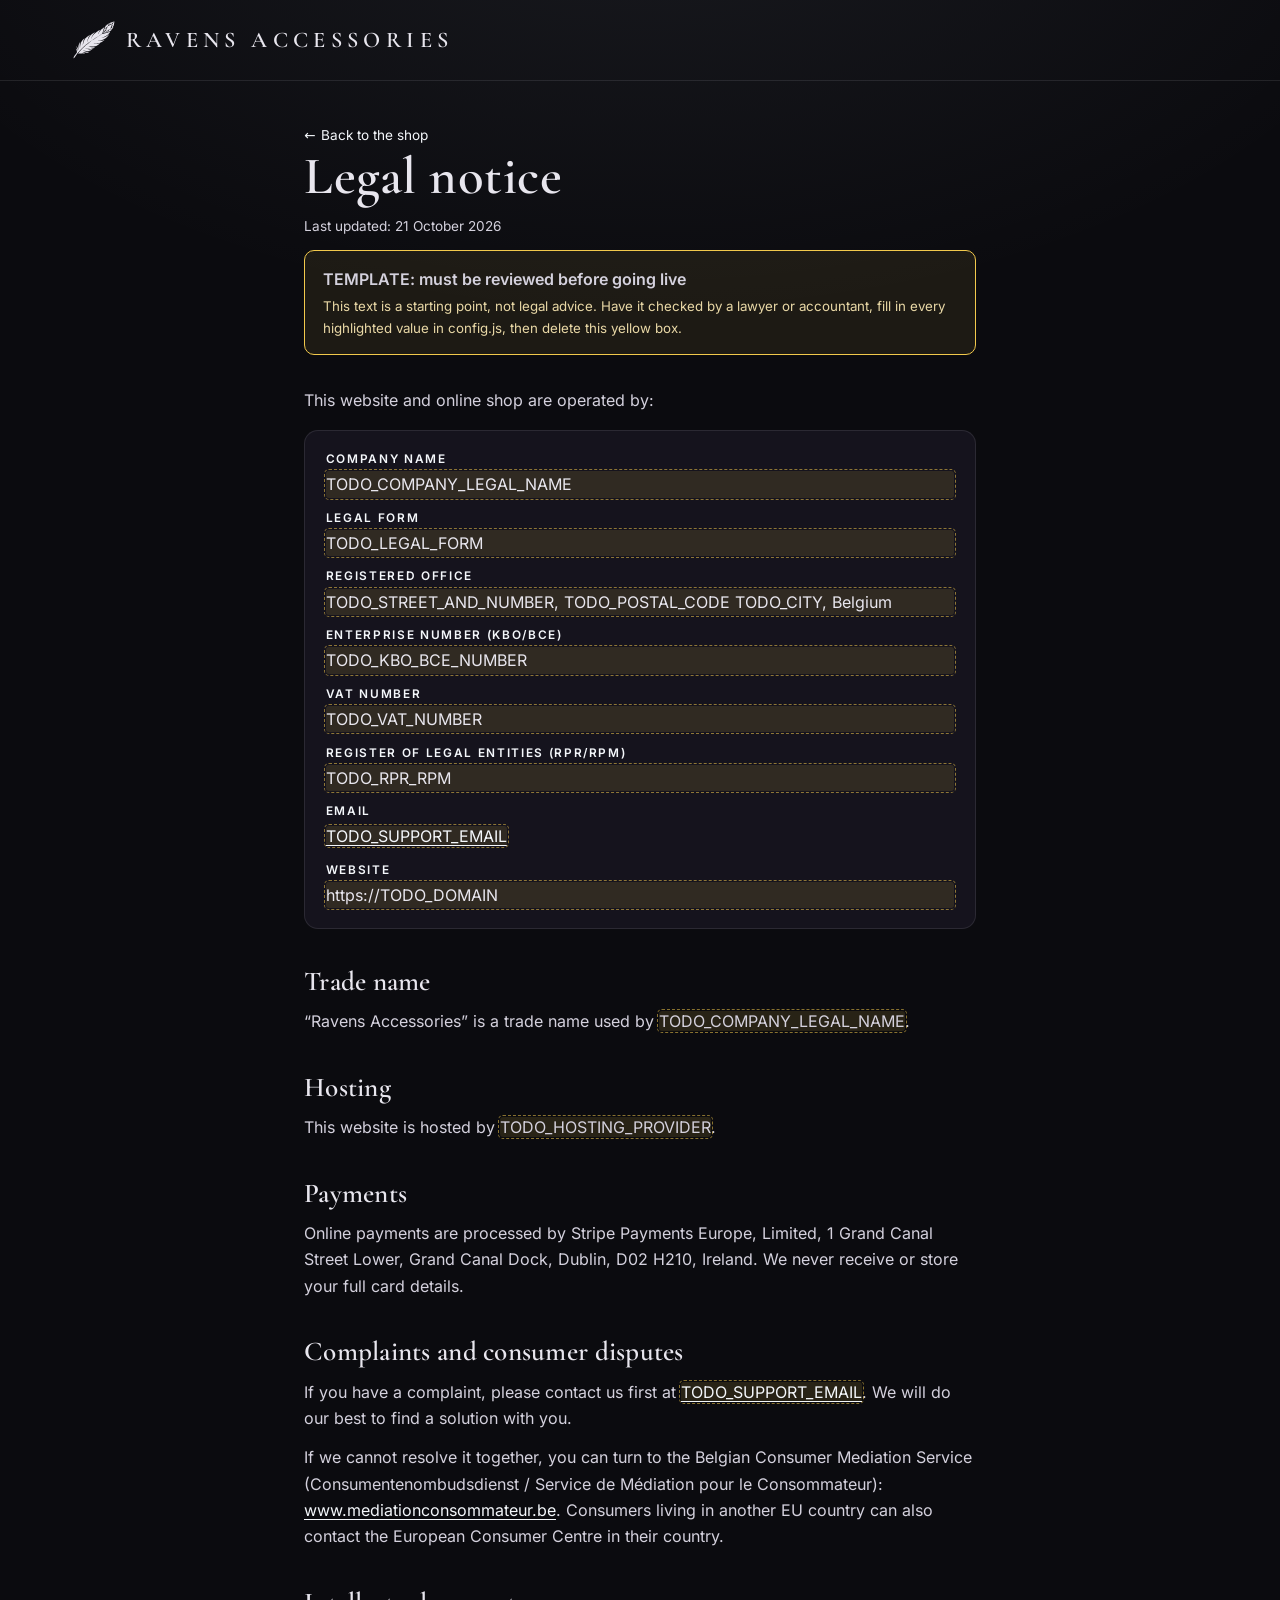
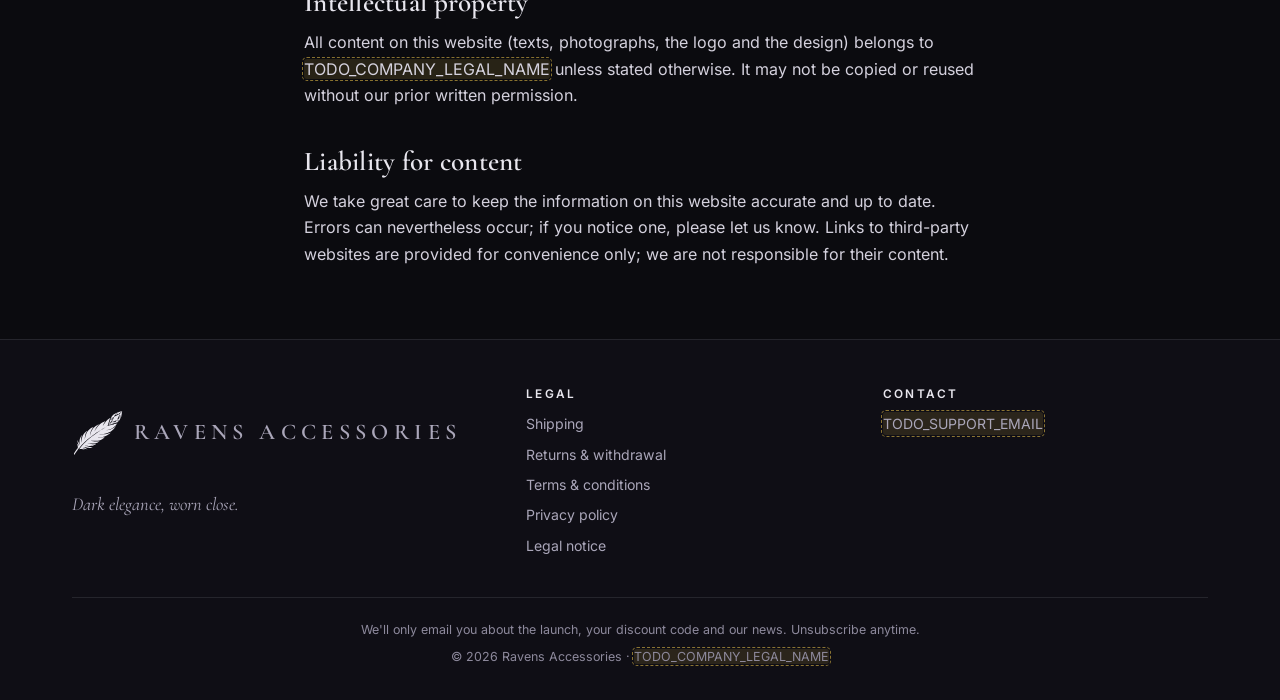
==== legal-notice.html @ 6c28afde "Ravens Accessories: Snowbloom wishlist site Static one-product site (HTML, CSS, vanilla JS) with all" ====
<!doctype html>
<html lang="en" class="no-js">
<head>
  <meta charset="utf-8">
  <meta name="viewport" content="width=device-width, initial-scale=1, viewport-fit=cover">
  <title>Legal notice | Ravens Accessories</title>
  <meta name="description" content="Company details and legal information for Ravens Accessories.">
  <meta name="theme-color" content="#0b0b0f">
  <link rel="icon" href="favicon.ico" sizes="48x48">
  <link rel="icon" href="favicon.svg" type="image/svg+xml">
  <link rel="apple-touch-icon" href="apple-touch-icon.png">
  <link rel="manifest" href="site.webmanifest">
  <link rel="stylesheet" href="css/styles.css">
  <script src="config.js" defer></script>
  <script src="js/site.js" defer></script>
</head>
<body data-page="legal-notice" data-title="Legal notice">
  <a class="skip-link" href="#main">Skip to content</a>

  <header class="site-header">
    <div class="container site-header__inner">
      <a class="brand" href="./">
        <img class="brand__logo" src="images/logo-light.svg" alt="" width="40" height="40" data-logo>
        <span class="brand__name" data-cfg="brand.name">Ravens Accessories</span>
      </a>
    </div>
  </header>

  <main id="main" class="page">
    <div class="container page__inner">
      <a class="back-link" href="./">← <span data-label="backToShop">Back to the shop</span></a>
      <h1>Legal notice</h1>
      <p class="page__meta">Last updated: <span data-var="lastUpdated">TODO_LEGAL_LAST_UPDATED</span></p>
      <p class="template-note" role="note">TEMPLATE: must be reviewed before going live
        <small>This text is a starting point, not legal advice. Have it checked by a lawyer or accountant, fill in every highlighted value in config.js, then delete this yellow box.</small></p>

      <p>This website and online shop are operated by:</p>
      <div class="info-card">
        <dl>
          <div><dt>Company name</dt><dd data-var="companyName">TODO_COMPANY_LEGAL_NAME</dd></div>
          <div><dt>Legal form</dt><dd data-var="legalForm">TODO_LEGAL_FORM</dd></div>
          <div><dt>Registered office</dt><dd><address data-var="address">TODO_ADDRESS</address></dd></div>
          <div><dt>Enterprise number (KBO/BCE)</dt><dd data-var="enterpriseNumber">TODO_KBO_BCE_NUMBER</dd></div>
          <div><dt>VAT number</dt><dd data-var="vatNumber">TODO_VAT_NUMBER</dd></div>
          <div data-if="registerCourt"><dt>Register of legal entities (RPR/RPM)</dt><dd data-var="registerCourt"></dd></div>
          <div><dt>Email</dt><dd><a data-var="email" data-mailto href="#">TODO_SUPPORT_EMAIL</a></dd></div>
          <div data-if="phone"><dt>Phone</dt><dd data-var="phone"></dd></div>
          <div><dt>Website</dt><dd data-var="website">https://TODO_DOMAIN</dd></div>
        </dl>
      </div>

      <h2>Trade name</h2>
      <p>“<span data-var="brand">Ravens Accessories</span>” is a trade name used by <span data-var="companyName">TODO_COMPANY_LEGAL_NAME</span>.</p>

      <h2>Hosting</h2>
      <p>This website is hosted by <span data-var="hostingProvider">TODO_HOSTING_PROVIDER</span>.</p>

      <h2>Payments</h2>
      <p>Online payments are processed by Stripe Payments Europe, Limited, 1 Grand Canal Street Lower, Grand Canal Dock, Dublin, D02 H210, Ireland. We never receive or store your full card details.</p>

      <h2>Complaints and consumer disputes</h2>
      <p>If you have a complaint, please contact us first at <a data-var="email" data-mailto href="#">TODO_SUPPORT_EMAIL</a>. We will do our best to find a solution with you.</p>
      <p>If we cannot resolve it together, you can turn to the Belgian Consumer Mediation Service (Consumentenombudsdienst / Service de Médiation pour le Consommateur): <a href="https://www.mediationconsommateur.be" rel="noopener">www.mediationconsommateur.be</a>. Consumers living in another EU country can also contact the European Consumer Centre in their country.</p>

      <h2>Intellectual property</h2>
      <p>All content on this website (texts, photographs, the logo and the design) belongs to <span data-var="companyName">TODO_COMPANY_LEGAL_NAME</span> unless stated otherwise. It may not be copied or reused without our prior written permission.</p>

      <h2>Liability for content</h2>
      <p>We take great care to keep the information on this website accurate and up to date. Errors can nevertheless occur; if you notice one, please let us know. Links to third-party websites are provided for convenience only; we are not responsible for their content.</p>
    </div>
  </main>

  <footer class="site-footer site-footer--plain">
    <div class="container">
      <div class="footer__grid">
        <div class="footer__brand">
          <a class="brand" href="./">
            <img class="brand__logo" src="images/logo-light.svg" alt="" width="52" height="52" data-logo>
            <span class="brand__name" data-cfg="brand.name">Ravens Accessories</span>
          </a>
          <p class="footer__tagline" data-cfg="brand.tagline"></p>
        </div>
        <nav aria-labelledby="footer-legal">
          <h2 class="footer__heading" id="footer-legal">Legal</h2>
          <ul class="footer__links">
            <li><a href="shipping.html">Shipping</a></li>
            <li><a href="returns.html">Returns &amp; withdrawal</a></li>
            <li><a href="terms.html">Terms &amp; conditions</a></li>
            <li><a href="privacy.html">Privacy policy</a></li>
            <li><a href="legal-notice.html" aria-current="page">Legal notice</a></li>
          </ul>
        </nav>
        <div>
          <h2 class="footer__heading">Contact</h2>
          <div class="footer__contact">
            <a data-var="email" data-mailto href="#">TODO_SUPPORT_EMAIL</a>
            <span data-if="phone" data-var="phone"></span>
          </div>
        </div>
      </div>
      <div class="footer__bottom">
        <p data-cfg="footer.note"></p>
        <p>© <span data-var="year"></span> <span data-cfg="brand.name">Ravens Accessories</span> · <span data-var="companyName"></span></p>
      </div>
    </div>
  </footer>
</body>
</html>
---- css/styles.css ----
/* ==========================================================================
   Ravens Accessories: styles
   Mobile-first. Colours are tokens below; content lives in /config.js.
   ========================================================================== */

/* ---------- Fonts (self-hosted: no requests to Google, GDPR-friendly) ---------- */
@font-face {
  font-family: "Inter";
  font-style: normal;
  font-weight: 100 900;
  font-display: swap;
  src: url("../fonts/inter-latin-wght-normal.woff2") format("woff2");
  unicode-range: U+0000-00FF, U+0131, U+0152-0153, U+02BB-02BC, U+02C6, U+02DA, U+02DC, U+0304, U+0308, U+0329, U+2000-206F, U+20AC, U+2122, U+2191, U+2193, U+2212, U+2215, U+FEFF, U+FFFD;
}
@font-face {
  font-family: "Inter";
  font-style: normal;
  font-weight: 100 900;
  font-display: swap;
  src: url("../fonts/inter-latin-ext-wght-normal.woff2") format("woff2");
  unicode-range: U+0100-02BA, U+02BD-02C5, U+02C7-02CC, U+02CE-02D7, U+02DD-02FF, U+0304, U+0308, U+0329, U+1D00-1DBF, U+1E00-1E9F, U+1EF2-1EFF, U+2020, U+20A0-20AB, U+20AD-20C0, U+2113, U+2C60-2C7F, U+A720-A7FF;
}
@font-face {
  font-family: "Cormorant Garamond";
  font-style: normal;
  font-weight: 300 700;
  font-display: swap;
  src: url("../fonts/cormorant-garamond-latin-wght-normal.woff2") format("woff2");
  unicode-range: U+0000-00FF, U+0131, U+0152-0153, U+02BB-02BC, U+02C6, U+02DA, U+02DC, U+0304, U+0308, U+0329, U+2000-206F, U+20AC, U+2122, U+2191, U+2193, U+2212, U+2215, U+FEFF, U+FFFD;
}
@font-face {
  font-family: "Cormorant Garamond";
  font-style: normal;
  font-weight: 300 700;
  font-display: swap;
  src: url("../fonts/cormorant-garamond-latin-ext-wght-normal.woff2") format("woff2");
  unicode-range: U+0100-02BA, U+02BD-02C5, U+02C7-02CC, U+02CE-02D7, U+02DD-02FF, U+0304, U+0308, U+0329, U+1D00-1DBF, U+1E00-1E9F, U+1EF2-1EFF, U+2020, U+20A0-20AB, U+20AD-20C0, U+2113, U+2C60-2C7F, U+A720-A7FF;
}
@font-face {
  font-family: "Cormorant Garamond";
  font-style: italic;
  font-weight: 300 700;
  font-display: swap;
  src: url("../fonts/cormorant-garamond-latin-wght-italic.woff2") format("woff2");
  unicode-range: U+0000-00FF, U+0131, U+0152-0153, U+02BB-02BC, U+02C6, U+02DA, U+02DC, U+0304, U+0308, U+0329, U+2000-206F, U+20AC, U+2122, U+2191, U+2193, U+2212, U+2215, U+FEFF, U+FFFD;
}

/* ---------- Tokens ---------- */
:root {
  --bg: #0b0b0f;
  --bg-2: #0f0e15;
  --surface: #15131d;
  --surface-2: #1d1a28;
  --line: rgba(232, 230, 238, 0.1);
  --line-strong: rgba(232, 230, 238, 0.22);
  --text: #e8e6ee;          /* 16.6:1 on --bg */
  --text-muted: #aaa6b9;    /*  8.1:1 on --bg */
  --text-faint: #8d899c;    /*  5.6:1 on --bg */
  --snow: #f4f7fb;          /* snowy white accent: 18:1 on --bg */
  --snow-2: #dce4ee;        /* deeper snow for lines, borders, gradients */
  --on-snow: #0b0b0f;       /* text on snowy backgrounds: 18:1 */
  --ok: #9fe2bf;
  --warn: #f2c94c;

  --font-serif: "Cormorant Garamond", "Cormorant", Garamond, "Times New Roman", serif;
  --font-sans: "Inter", system-ui, -apple-system, "Segoe UI", Roboto, "Helvetica Neue", Arial, sans-serif;

  --radius: 14px;
  --radius-sm: 8px;
  --container: 1200px;
  --gutter: 16px;
  --sticky-h: 76px;
  --ease: cubic-bezier(0.2, 0.7, 0.2, 1);
}
@media (min-width: 640px) { :root { --gutter: 24px; } }
@media (min-width: 1024px) { :root { --gutter: 32px; } }

/* ---------- Base ---------- */
*, *::before, *::after { box-sizing: border-box; }
html {
  color-scheme: dark;
  -webkit-text-size-adjust: 100%;
  text-size-adjust: 100%;
  scroll-padding-top: 1rem;
}
@media (prefers-reduced-motion: no-preference) { html { scroll-behavior: smooth; } }
html.is-locked { overflow: hidden; }

body {
  margin: 0;
  min-height: 100vh;
  background:
    radial-gradient(ellipse 90% 40rem at 50% -8rem, rgba(205, 220, 240, 0.07), transparent 70%),
    var(--bg);
  color: var(--text);
  font: 400 1rem/1.65 var(--font-sans);
  -webkit-font-smoothing: antialiased;
  -moz-osx-font-smoothing: grayscale;
  overflow-x: clip;
}
img, svg { display: block; max-width: 100%; }
img { height: auto; }
a { color: inherit; text-underline-offset: 0.18em; }
button { font: inherit; color: inherit; }
p { margin: 0; }
h1, h2, h3 {
  margin: 0;
  font-family: var(--font-serif);
  font-weight: 600;
  line-height: 1.1;
  letter-spacing: 0.01em;
  text-wrap: balance;
  overflow-wrap: break-word;
}
[hidden] { display: none !important; }

:focus-visible {
  outline: 2px solid var(--snow);
  outline-offset: 3px;
  border-radius: 4px;
}

.visually-hidden {
  position: absolute !important;
  width: 1px; height: 1px;
  padding: 0; margin: -1px;
  overflow: hidden;
  clip: rect(0 0 0 0);
  white-space: nowrap;
  border: 0;
}

.skip-link {
  position: absolute;
  left: 1rem; top: -100px;
  z-index: 100;
  padding: 0.75rem 1rem;
  background: var(--text);
  color: var(--bg);
  font-weight: 600;
  border-radius: var(--radius-sm);
  text-decoration: none;
}
.skip-link:focus { top: 1rem; }

.container {
  width: 100%;
  max-width: var(--container);
  margin-inline: auto;
  padding-inline: var(--gutter);
}

.icon { flex: 0 0 auto; }

/* Values still containing TODO_ are highlighted so they are easy to spot */
.is-todo {
  background: rgba(242, 201, 76, 0.12);
  outline: 1px dashed rgba(242, 201, 76, 0.55);
  outline-offset: 1px;
  border-radius: 3px;
}

.noscript, .config-error {
  padding: 1rem var(--gutter);
  background: #3a1020;
  color: #fff;
  text-align: center;
  font-weight: 600;
}

/* ---------- Buttons ---------- */
.btn {
  display: inline-flex;
  align-items: center;
  justify-content: center;
  gap: 0.6rem;
  min-height: 48px;
  padding: 0.85rem 1.6rem;
  border: 0;
  border-radius: 999px;
  font-size: 0.9rem;
  font-weight: 700;
  letter-spacing: 0.14em;
  text-transform: uppercase;
  text-decoration: none;
  cursor: pointer;
  transition: transform 0.15s var(--ease), box-shadow 0.25s var(--ease), filter 0.2s;
  -webkit-tap-highlight-color: transparent;
}
.btn--buy {
  color: var(--on-snow);
  background: linear-gradient(135deg, #ffffff 0%, var(--snow-2) 100%);
  box-shadow: 0 12px 32px -12px rgba(220, 230, 245, 0.35), inset 0 1px 0 rgba(255, 255, 255, 0.6);
}
.btn--buy:hover { filter: brightness(1.04); transform: translateY(-1px); box-shadow: 0 16px 40px -12px rgba(220, 230, 245, 0.5), inset 0 1px 0 rgba(255, 255, 255, 0.7); }
.btn--buy:active { transform: translateY(0); }
.btn--buy[aria-disabled="true"] {
  background: var(--surface-2);
  color: var(--text-muted);
  box-shadow: none;
  cursor: not-allowed;
  transform: none;
  filter: none;
}
.btn--ghost {
  background: transparent;
  color: var(--text);
  border: 1px solid var(--line-strong);
}
.btn--ghost:hover { border-color: var(--snow-2); background: rgba(244, 247, 251, 0.07); }

/* ==========================================================================
   TOP BARS
   ========================================================================== */
.sale-bar {
  background: linear-gradient(90deg, #e3e9f2 0%, #f8fafd 50%, #e3e9f2 100%);
  color: var(--on-snow);
}
.sale-bar__inner {
  display: flex;
  flex-direction: column;
  align-items: center;
  gap: 0.45rem;
  padding-block: 0.55rem 0.6rem;
  text-align: center;
}
.sale-bar__title {
  font-size: 0.92rem;
  font-weight: 800;
  letter-spacing: 0.1em;
  text-transform: uppercase;
  line-height: 1.25;
}
.sale-bar__subtitle {
  margin-top: 0.1rem;
  font-size: 0.68rem;
  font-weight: 600;
  letter-spacing: 0.14em;
  text-transform: uppercase;
  opacity: 0.92;
}
.countdown { display: flex; align-items: flex-start; gap: 0.3rem; }
.countdown__unit { display: flex; flex-direction: column; align-items: center; gap: 0.2rem; }
.countdown__value {
  display: grid;
  place-items: center;
  min-width: 2.5rem;
  height: 2.25rem;
  padding: 0 0.3rem;
  background: rgba(11, 11, 15, 0.88);
  border-radius: 6px;
  box-shadow: inset 0 0 0 1px rgba(255, 255, 255, 0.1);
  color: #fff;
  font-size: 1.15rem;
  font-weight: 700;
  line-height: 1;
  font-variant-numeric: tabular-nums;
}
.countdown__label {
  font-size: 0.58rem;
  font-weight: 600;
  letter-spacing: 0.12em;
  text-transform: uppercase;
  opacity: 0.92;
}
.countdown__sep { font-weight: 700; line-height: 2.25rem; opacity: 0.85; }
/* Wishlist mode without a running countdown: one centred line */
.sale-bar--simple .sale-bar__inner { justify-content: center; text-align: center; padding-block: 0.7rem; }

@media (min-width: 640px) {
  .sale-bar__inner {
    flex-direction: row;
    justify-content: space-between;
    text-align: left;
    padding-block: 0.6rem;
  }
  .sale-bar__title { font-size: 1.05rem; }
  .sale-bar__subtitle { font-size: 0.72rem; }
  .countdown__value { min-width: 2.9rem; height: 2.5rem; font-size: 1.3rem; }
  .countdown__sep { line-height: 2.5rem; }
}

/* Marquee */
.marquee {
  position: relative;
  overflow: hidden;
  background: #000;
  color: #fff;
  border-bottom: 1px solid var(--line);
}
.marquee__track {
  display: flex;
  width: max-content;
  animation: marquee var(--marquee-duration, 30s) linear infinite;
  will-change: transform;
}
.marquee:hover .marquee__track { animation-play-state: paused; }
.marquee__group { display: flex; flex-shrink: 0; }
.marquee__item {
  padding: 0.55rem 1.75rem;
  font-size: 0.76rem;
  font-weight: 700;
  letter-spacing: 0.16em;
  text-transform: uppercase;
  white-space: nowrap;
}
@keyframes marquee {
  from { transform: translate3d(0, 0, 0); }
  to { transform: translate3d(-50%, 0, 0); }
}
.marquee--static .marquee__track { animation: none; width: auto; justify-content: center; }
.marquee--static .marquee__group { flex-wrap: wrap; justify-content: center; flex-shrink: 1; }
.marquee--static .marquee__item { padding-inline: 1rem; white-space: normal; text-align: center; }

/* ==========================================================================
   HEADER
   ========================================================================== */
.site-header { border-bottom: 1px solid var(--line); }
.site-header__inner {
  display: flex;
  align-items: center;
  justify-content: center;
  gap: 1rem;
  min-height: 68px;
}
.brand {
  display: inline-flex;
  align-items: center;
  gap: 0.6rem;
  text-decoration: none;
}
.brand__logo { width: 36px; height: 36px; }
.brand__name {
  font-family: var(--font-serif);
  font-size: 1.12rem;
  font-weight: 600;
  letter-spacing: 0.24em;
  text-transform: uppercase;
  white-space: nowrap;
}
.site-nav { display: none; }
.site-nav ul { display: flex; gap: 1.75rem; margin: 0; padding: 0; list-style: none; }
.site-nav a {
  color: var(--text-muted);
  font-size: 0.78rem;
  font-weight: 600;
  letter-spacing: 0.16em;
  text-transform: uppercase;
  text-decoration: none;
}
.site-nav a:hover { color: var(--text); }
.back-link {
  display: inline-flex;
  align-items: center;
  gap: 0.35rem;
  color: var(--text-muted);
  font-size: 0.85rem;
  text-decoration: none;
}
.back-link:hover { color: var(--text); }

@media (max-width: 359px) { .brand__name { font-size: 1rem; letter-spacing: 0.16em; } .brand__logo { width: 32px; height: 32px; } }
@media (min-width: 380px) { .brand__name { font-size: 1.25rem; } .brand__logo { width: 40px; height: 40px; } }
@media (min-width: 960px) {
  .site-header__inner { justify-content: space-between; min-height: 80px; }
  .site-nav { display: block; }
  .brand__name { font-size: 1.4rem; }
  .brand__logo { width: 44px; height: 44px; }
}
.site-header--simple .site-header__inner { justify-content: space-between; }

/* ==========================================================================
   SNOW BANNER (under the header)
   Phones: full width, text on a dark band above the photo.
   Desktop: inside the page width, the photo fades in from the dark on the left.
   ========================================================================== */
.snow-banner__wrap { padding-inline: 0; }
.snow-banner__frame {
  position: relative;
  overflow: hidden;
  aspect-ratio: 375 / 293;
  background: var(--bg);
  isolation: isolate;
}
.snow-banner__stage {
  position: absolute;
  top: 19%;
  left: 50%;
  height: 86%;
  aspect-ratio: 1536 / 688;
  transform: translateX(-50%);
  -webkit-mask-image: linear-gradient(180deg, transparent 0, #000 16%);
  mask-image: linear-gradient(180deg, transparent 0, #000 16%);
}
.snow-banner__img {
  display: block;
  width: 100%;
  height: 100%;
  object-fit: cover;
  filter: brightness(calc(1 + var(--glow, 0) * 0.05)) saturate(calc(1 + var(--glow, 0) * 0.05));
  user-select: none;
  -webkit-user-drag: none;
}
/* the light band that sweeps across the earring (only visible on the earring) */
.snow-banner__shine {
  position: absolute;
  inset: 0;
  overflow: hidden;
  pointer-events: none;
  mix-blend-mode: screen;
  -webkit-mask-image: radial-gradient(ellipse var(--shine-rx, 14%) var(--shine-ry, 30%) at var(--shine-x, 50%) var(--shine-y, 50%), #000 62%, transparent 100%);
  mask-image: radial-gradient(ellipse var(--shine-rx, 14%) var(--shine-ry, 30%) at var(--shine-x, 50%) var(--shine-y, 50%), #000 62%, transparent 100%);
}
.snow-banner__band {
  position: absolute;
  top: -30%;
  left: 0;
  width: 15%;
  height: 160%;
  background: linear-gradient(90deg, rgba(255, 255, 255, 0) 0%, rgba(255, 255, 255, 0.3) 40%, rgba(255, 255, 255, 0.62) 50%, rgba(255, 255, 255, 0.3) 60%, rgba(255, 255, 255, 0) 100%);
  will-change: transform;
}
.snow-banner__glints { position: absolute; inset: 0; pointer-events: none; }
.glint {
  position: absolute;
  width: 3.4%;
  aspect-ratio: 1 / 1;
  opacity: 0;
  background: url("data:image/svg+xml,%3Csvg xmlns='http://www.w3.org/2000/svg' viewBox='0 0 100 100'%3E%3Cdefs%3E%3CradialGradient id='g'%3E%3Cstop offset='0' stop-color='%23fff' stop-opacity='.95'/%3E%3Cstop offset='1' stop-color='%23fff' stop-opacity='0'/%3E%3C/radialGradient%3E%3C/defs%3E%3Ccircle cx='50' cy='50' r='24' fill='url(%23g)'/%3E%3Cpath d='M50 0C52.5 38 62 47.5 100 50C62 52.5 52.5 62 50 100C47.5 62 38 52.5 0 50C38 47.5 47.5 38 50 0Z' fill='%23fff'/%3E%3C/svg%3E") center / contain no-repeat;
  filter: drop-shadow(0 0 5px rgba(255, 255, 255, 0.9));
  transform: translate(-50%, -50%) scale(0.2);
  will-change: transform, opacity;
}
.snow-banner__snow { position: absolute; inset: 0; width: 100%; height: 100%; pointer-events: none; }
.snow-banner__text {
  position: absolute;
  top: 0;
  right: 0;
  left: 0;
  z-index: 2;
  display: flex;
  flex-direction: column;
  align-items: center;
  justify-content: center;
  gap: 0.25rem;
  height: 19%;
  color: var(--snow);
  text-align: center;
  text-shadow: 0 1px 14px rgba(0, 0, 0, 0.55);
  pointer-events: none;
}
.snow-banner__title {
  font-family: var(--font-serif);
  font-size: clamp(1.6rem, 7.5vw, 2.1rem);
  font-weight: 600;
  line-height: 1;
  letter-spacing: 0.05em;
}
.snow-banner__subtitle {
  color: var(--snow-2);
  font-size: 0.66rem;
  font-weight: 600;
  letter-spacing: 0.26em;
  text-transform: uppercase;
}
@media (min-width: 700px) {
  .snow-banner { padding-top: 1.5rem; }
  .snow-banner__wrap { padding-inline: var(--gutter); }
  .snow-banner__frame { aspect-ratio: 3 / 1; border: 1px solid var(--line); border-radius: var(--radius); }
  .snow-banner__stage {
    top: 50%;
    left: 0;
    width: 100%;
    height: auto;
    transform: translateY(-50%);
    -webkit-mask-image: linear-gradient(90deg, transparent 0, rgba(0, 0, 0, 0.08) 14%, rgba(0, 0, 0, 0.25) 24%, #000 38%);
    mask-image: linear-gradient(90deg, transparent 0, rgba(0, 0, 0, 0.08) 14%, rgba(0, 0, 0, 0.25) 24%, #000 38%);
  }
  .snow-banner__text {
    right: auto;
    bottom: 0;
    align-items: flex-start;
    gap: 0.6rem;
    width: 34%;
    height: auto;
    padding-left: 5%;
    text-align: left;
  }
  .snow-banner__title { font-size: clamp(2.2rem, 4.6vw, 3.6rem); }
  .snow-banner__subtitle { font-size: 0.72rem; }
}

/* ==========================================================================
   PRODUCT
   ========================================================================== */
.product { padding-block: 1rem 2.5rem; }
.product__grid { display: grid; grid-template-columns: minmax(0, 1fr); gap: 1.5rem; }
@media (min-width: 960px) {
  .product { padding-block: 2.5rem 4rem; }
  .product__grid {
    grid-template-columns: minmax(0, 1.08fr) minmax(0, 0.92fr);
    gap: 3.5rem;
    align-items: start;
  }
  .product__info { position: sticky; top: 1.5rem; }
}

/* Gallery */
.gallery__viewport {
  position: relative;
  overflow: hidden;
  border: 1px solid var(--line);
  border-radius: var(--radius);
  background: var(--surface);
}
.gallery__track {
  position: relative;
  display: flex;
  overflow-x: auto;
  scroll-snap-type: x mandatory;
  overscroll-behavior-x: contain;
  scrollbar-width: none;
  -webkit-overflow-scrolling: touch;
}
.gallery__track::-webkit-scrollbar { display: none; }
.gallery__track:focus-visible { outline-offset: -3px; }
.gallery__slide {
  flex: 0 0 100%;
  scroll-snap-align: start;
  scroll-snap-stop: always;
}
.gallery__zoom {
  display: block;
  width: 100%;
  padding: 0;
  border: 0;
  background: none;
  cursor: zoom-in;
}
.gallery__zoom img {
  width: 100%;
  aspect-ratio: 1 / 1;
  object-fit: cover;
  -webkit-user-drag: none;
  user-select: none;
}
.gallery__zoom:focus-visible { outline-offset: -4px; }
.gallery__nav {
  position: absolute;
  top: 50%;
  display: grid;
  place-items: center;
  width: 42px;
  height: 42px;
  padding: 0;
  border: 1px solid var(--line-strong);
  border-radius: 50%;
  background: rgba(11, 11, 15, 0.62);
  backdrop-filter: blur(6px);
  -webkit-backdrop-filter: blur(6px);
  color: var(--text);
  cursor: pointer;
  transform: translateY(-50%);
  transition: opacity 0.2s, background 0.2s;
}
.gallery__nav:hover { background: rgba(244, 247, 251, 0.92); color: var(--on-snow); }
.gallery__nav--prev { left: 0.6rem; }
.gallery__nav--next { right: 0.6rem; }
.gallery__nav:disabled { opacity: 0; pointer-events: none; }
.gallery__badge {
  position: absolute;
  bottom: 0.6rem;
  padding: 0.25rem 0.6rem;
  border-radius: 999px;
  background: rgba(11, 11, 15, 0.7);
  font-size: 0.72rem;
  font-weight: 600;
  letter-spacing: 0.06em;
  pointer-events: none;
}
.gallery__counter { right: 0.6rem; font-variant-numeric: tabular-nums; }
.gallery__hint { left: 0.6rem; display: inline-flex; align-items: center; gap: 0.3rem; color: var(--text-muted); }
.gallery__thumbs {
  display: flex;
  gap: 0.5rem;
  margin-top: 0.6rem;
  padding: 3px;
  overflow-x: auto;
  scrollbar-width: none;
}
.gallery__thumbs::-webkit-scrollbar { display: none; }
.gallery__thumb {
  flex: 0 0 64px;
  aspect-ratio: 1 / 1;
  padding: 0;
  overflow: hidden;
  border: 1px solid var(--line);
  border-radius: var(--radius-sm);
  background: var(--surface);
  cursor: pointer;
  opacity: 0.55;
  transition: opacity 0.2s, border-color 0.2s, box-shadow 0.2s;
}
.gallery__thumb img { width: 100%; height: 100%; object-fit: cover; }
.gallery__thumb:hover { opacity: 0.85; }
.gallery__thumb[aria-current="true"] {
  opacity: 1;
  border-color: var(--snow-2);
  box-shadow: 0 0 0 1px var(--snow-2);
}
@media (min-width: 960px) {
  .gallery__thumb { flex-basis: 84px; }
  .gallery__hint { display: none; }
}

/* Info column */
.eyebrow {
  margin-bottom: 0.55rem;
  color: var(--snow);
  font-size: 0.72rem;
  font-weight: 600;
  letter-spacing: 0.26em;
  text-transform: uppercase;
}
.product__title { font-size: clamp(2.1rem, 7vw, 3.1rem); }
.rating-summary {
  display: inline-flex;
  align-items: center;
  gap: 0.5rem;
  margin-top: 0.7rem;
  color: var(--text-muted);
  font-size: 0.9rem;
  text-decoration: none;
}
.rating-summary:hover { color: var(--text); }

.price {
  display: flex;
  flex-wrap: wrap;
  align-items: center;
  gap: 0.4rem 0.7rem;
  margin-top: 1rem;
}
.price__current { font-size: 2rem; font-weight: 700; letter-spacing: -0.01em; line-height: 1.1; }
.price__regular { color: var(--text-muted); font-size: 1.15rem; }
.price__regular s { text-decoration-thickness: 1.5px; }
.badge {
  display: inline-flex;
  align-items: center;
  padding: 0.28rem 0.6rem;
  border-radius: 999px;
  background: linear-gradient(135deg, #ffffff, var(--snow-2));
  color: var(--on-snow);
  font-size: 0.82rem;
  font-weight: 700;
  letter-spacing: 0.04em;
}
.price__note { margin-top: 0.35rem; color: var(--text-muted); font-size: 0.85rem; }
.price__reference { margin-top: 0.2rem; color: var(--text-faint); font-size: 0.75rem; }
.product__short { margin-top: 1.1rem; color: var(--text-muted); overflow-wrap: break-word; }

.variants { margin: 1.4rem 0 0; padding: 0; border: 0; min-width: 0; }
.variants__legend { margin-bottom: 0.6rem; padding: 0; color: var(--text-muted); font-size: 0.85rem; }
.variants__legend strong { color: var(--text); font-weight: 600; }
.variants__options { display: flex; flex-wrap: wrap; gap: 0.5rem; }
.variant { position: relative; }
.variant__input {
  position: absolute;
  inset: 0;
  width: 100%;
  height: 100%;
  margin: 0;
  opacity: 0;
  cursor: pointer;
}
.variant__input:disabled { cursor: not-allowed; }
.variant__pill {
  display: inline-flex;
  align-items: center;
  min-height: 44px;
  padding: 0.5rem 1.15rem;
  border: 1px solid var(--line-strong);
  border-radius: 999px;
  font-size: 0.9rem;
  font-weight: 500;
  transition: border-color 0.2s, background 0.2s, box-shadow 0.2s;
}
.variant:hover .variant__pill { border-color: var(--snow-2); }
.variant__input:checked + .variant__pill {
  border-color: var(--snow-2);
  background: rgba(244, 247, 251, 0.12);
  box-shadow: inset 0 0 0 1px var(--snow-2);
}
.variant__input:focus-visible + .variant__pill { outline: 2px solid var(--snow); outline-offset: 3px; }
.variant__input:disabled + .variant__pill { opacity: 0.45; text-decoration: line-through; }

.btn--buy-main { width: 100%; min-height: 58px; margin-top: 1.3rem; font-size: 0.95rem; }
.buy-msg {
  margin-top: 0.7rem;
  padding: 0.6rem 0.8rem;
  border: 1px solid rgba(242, 201, 76, 0.45);
  border-radius: var(--radius-sm);
  background: rgba(242, 201, 76, 0.08);
  color: #f6dc8a;
  font-size: 0.85rem;
}
.buy-msg:empty { display: none; }
.secure-note {
  display: flex;
  align-items: center;
  justify-content: center;
  gap: 0.4rem;
  margin-top: 0.8rem;
  color: var(--text-muted);
  font-size: 0.8rem;
}

/* ---------- Wishlist mode ---------- */
.soon { display: flex; flex-wrap: wrap; align-items: center; gap: 0.5rem 0.8rem; margin-top: 1rem; }
.badge--soon {
  border: 1px solid var(--snow-2);
  background: rgba(244, 247, 251, 0.08);
  color: var(--snow);
  font-size: 0.72rem;
  letter-spacing: 0.16em;
  text-transform: uppercase;
}
.soon__date { color: var(--text-muted); font-size: 0.92rem; }
.wishlist { margin-top: 1.5rem; }
.wishlist__form,
.wishlist__success {
  padding: 1.4rem;
  border: 1px solid var(--line-strong);
  border-radius: var(--radius);
  background: linear-gradient(160deg, rgba(244, 247, 251, 0.07) 0%, rgba(21, 19, 29, 0.65) 70%);
}
.wishlist__offer { margin-bottom: 0.7rem; }
.wishlist__offer .badge { font-size: 0.78rem; letter-spacing: 0.14em; text-transform: uppercase; padding: 0.35rem 0.75rem; }
.wishlist__terms { margin-top: 0.8rem; color: var(--text-faint); font-size: 0.75rem; line-height: 1.5; }
.wishlist__title { font-size: 1.75rem; }
.wishlist__text { margin-top: 0.35rem; color: var(--text-muted); font-size: 0.95rem; }
.field { display: grid; gap: 0.4rem; margin-top: 1.1rem; }
.field__label { font-size: 0.85rem; font-weight: 600; }
.field__input {
  width: 100%;
  min-height: 50px;
  padding: 0.75rem 1rem;
  border: 1px solid var(--line-strong);
  border-radius: 12px;
  background: rgba(11, 11, 15, 0.75);
  color: var(--text);
  font: inherit;
  font-size: 1rem; /* 16px+ stops iPhones from zooming into the field */
  transition: border-color 0.2s;
}
.field__input::placeholder { color: var(--text-faint); }
.field__input:hover { border-color: rgba(244, 247, 251, 0.45); }
.field__input:focus-visible { outline: 2px solid var(--snow); outline-offset: 2px; border-color: var(--snow-2); }
.field__input[aria-invalid="true"] { border-color: #ff9b9b; }
.wishlist .variants { margin-top: 1.1rem; }
.consent {
  display: flex;
  align-items: flex-start;
  gap: 0.7rem;
  margin-top: 1.1rem;
  color: var(--text-muted);
  font-size: 0.85rem;
  line-height: 1.5;
  cursor: pointer;
}
.consent input {
  flex: 0 0 auto;
  width: 20px;
  height: 20px;
  margin: 0.1rem 0 0;
  accent-color: var(--snow-2);
  cursor: pointer;
}
.consent input[aria-invalid="true"] { outline: 2px solid #ff9b9b; outline-offset: 2px; }
.consent a { color: var(--snow); }
.wishlist .btn--buy-main { margin-top: 1.2rem; }
.btn[disabled] { opacity: 0.75; cursor: progress; transform: none; filter: none; }
.form-msg { margin-top: 0.75rem; color: #ffb4b4; font-size: 0.88rem; }
.form-msg:empty { display: none; }
.form-msg a { color: inherit; }
.wishlist__success { display: grid; justify-items: center; gap: 0.5rem; text-align: center; }
.wishlist__success:focus { outline: none; }
.wishlist__success:focus-visible { outline: 2px solid var(--snow); outline-offset: 3px; }
.wishlist__success-icon {
  display: grid;
  place-items: center;
  width: 54px;
  height: 54px;
  margin-bottom: 0.3rem;
  border: 1px solid rgba(244, 247, 251, 0.4);
  border-radius: 50%;
  background: rgba(244, 247, 251, 0.1);
  color: var(--snow);
}

/* Stars */
.stars { position: relative; display: inline-flex; flex: 0 0 auto; line-height: 0; }
.stars__row { display: inline-flex; }
.stars__row--empty { color: rgba(232, 230, 238, 0.2); }
.stars__row--fill {
  position: absolute;
  inset: 0 auto 0 0;
  overflow: hidden;
  color: var(--snow);
  white-space: nowrap;
}
.stars svg { width: 1.05em; height: 1.05em; flex: 0 0 auto; }

/* ==========================================================================
   TRUST ROW
   ========================================================================== */
.trust { border-block: 1px solid var(--line); background: var(--bg-2); }
.trust__list {
  display: grid;
  grid-template-columns: repeat(2, minmax(0, 1fr));
  gap: 1.3rem 1rem;
  margin: 0;
  padding: 1.6rem 0;
  list-style: none;
}
.trust__item { display: flex; align-items: flex-start; gap: 0.7rem; min-width: 0; }
.trust__item:last-child:nth-child(odd) { grid-column: 1 / -1; }
.trust__icon {
  display: grid;
  place-items: center;
  flex: 0 0 40px;
  height: 40px;
  border-radius: 50%;
  background: rgba(244, 247, 251, 0.08);
  color: var(--snow);
}
.trust__title { font-size: 0.86rem; font-weight: 600; line-height: 1.35; }
.trust__text { margin-top: 0.15rem; color: var(--text-muted); font-size: 0.8rem; line-height: 1.45; overflow-wrap: anywhere; }
.trust__text a { color: var(--snow); }
@media (min-width: 960px) {
  .trust__list { grid-template-columns: repeat(var(--cols, 5), minmax(0, 1fr)); padding: 2rem 0; }
  .trust__item:last-child:nth-child(odd) { grid-column: auto; }
}

/* ==========================================================================
   SECTIONS
   ========================================================================== */
.section { padding-block: clamp(3.5rem, 9vw, 6.5rem); }
.section--alt { background: linear-gradient(180deg, var(--bg-2), var(--bg)); border-top: 1px solid var(--line); }
.section__head { max-width: 40rem; margin: 0 auto 2.5rem; text-align: center; }
.section__title { font-size: clamp(2.1rem, 6vw, 3.1rem); }
.section__subtitle { margin-top: 0.8rem; color: var(--text-muted); }
.ornament {
  display: flex;
  align-items: center;
  justify-content: center;
  gap: 0.8rem;
  margin-top: 1rem;
  color: var(--snow-2);
}
.ornament::before, .ornament::after {
  content: "";
  width: 56px;
  height: 1px;
  background: linear-gradient(90deg, transparent, var(--snow-2));
}
.ornament::after { transform: scaleX(-1); }
.ornament span { width: 7px; height: 7px; background: currentColor; transform: rotate(45deg); }

/* Story */
.story__grid { display: grid; grid-template-columns: minmax(0, 1fr); gap: 2.5rem; }
.story__text .section__title { text-align: left; }
.story__body { display: grid; gap: 1rem; margin-top: 1.25rem; color: var(--text-muted); font-size: 1.02rem; }
.story__text .ornament { justify-content: flex-start; }
.story__text .ornament::before { display: none; }
.features { display: grid; gap: 1rem; margin: 0; padding: 0; list-style: none; }
.feature {
  padding: 1.4rem;
  border: 1px solid var(--line);
  border-radius: var(--radius);
  background: linear-gradient(160deg, var(--surface) 0%, rgba(21, 19, 29, 0.4) 100%);
}
.feature__icon {
  display: grid;
  place-items: center;
  width: 48px;
  height: 48px;
  margin-bottom: 0.9rem;
  border: 1px solid rgba(244, 247, 251, 0.3);
  border-radius: 50%;
  color: var(--snow);
}
.feature__title { font-size: 1.45rem; }
.feature__text { margin-top: 0.4rem; color: var(--text-muted); font-size: 0.92rem; }
@media (min-width: 600px) { .features { grid-template-columns: repeat(2, minmax(0, 1fr)); } }
@media (min-width: 960px) {
  .story__grid { grid-template-columns: minmax(0, 0.9fr) minmax(0, 1.1fr); gap: 4rem; align-items: center; }
}

/* Lifestyle: ONE row of photos. Swipe on phones, scroll or use the arrows on desktop. */
.rail { position: relative; }
.rail__track {
  position: relative; /* keeps the hidden screen-reader labels inside the scrolling row */
  display: flex;
  gap: 0.75rem;
  margin: 0;
  padding: 0;
  overflow-x: auto;
  overscroll-behavior-x: contain;
  scroll-snap-type: x mandatory;
  scrollbar-width: none;
  list-style: none;
  -webkit-overflow-scrolling: touch;
}
.rail__track::-webkit-scrollbar { display: none; }
.rail__track:focus-visible { outline-offset: 4px; }
.rail__item { flex: 0 0 72%; scroll-snap-align: start; }
.rail__btn {
  position: absolute;
  top: 50%;
  z-index: 1;
  display: grid;
  place-items: center;
  width: 44px;
  height: 44px;
  padding: 0;
  border: 1px solid var(--line-strong);
  border-radius: 50%;
  background: rgba(11, 11, 15, 0.7);
  backdrop-filter: blur(6px);
  -webkit-backdrop-filter: blur(6px);
  color: var(--text);
  cursor: pointer;
  transform: translateY(-50%);
  transition: opacity 0.2s, background 0.2s, color 0.2s;
}
.rail__btn:hover { background: rgba(244, 247, 251, 0.92); color: var(--on-snow); }
.rail__btn:disabled { opacity: 0; pointer-events: none; }
.rail__btn--prev { left: 0.5rem; }
.rail__btn--next { right: 0.5rem; }
.lifestyle__btn {
  display: block;
  width: 100%;
  padding: 0;
  overflow: hidden;
  border: 1px solid var(--line);
  border-radius: var(--radius);
  background: var(--surface);
  cursor: zoom-in;
}
.lifestyle__btn img {
  width: 100%;
  aspect-ratio: 4 / 5;
  object-fit: cover;
  transition: transform 0.8s var(--ease);
  -webkit-user-drag: none;
}
.lifestyle__btn:hover img { transform: scale(1.035); }
@media (min-width: 640px) { .rail__item { flex-basis: calc((100% - 1.5rem) / 2.4); } }
@media (min-width: 1024px) {
  .rail__track { gap: 1.25rem; }
  .rail__item { flex-basis: calc((100% - 2.5rem) / 3.3); }
}

/* Details */
.details__list { max-width: 52rem; margin: 0 auto; border-top: 1px solid var(--line); }
.details__row {
  display: grid;
  gap: 0.3rem;
  padding: 1.1rem 0;
  border-bottom: 1px solid var(--line);
}
.details__row dt {
  color: var(--snow);
  font-size: 0.74rem;
  font-weight: 600;
  letter-spacing: 0.16em;
  text-transform: uppercase;
}
.details__row dd { margin: 0; }
.details__bullets { display: grid; gap: 0.3rem; margin: 0; padding-left: 1.1rem; }
.details__bullets li::marker { color: var(--snow-2); }
.safety { max-width: 52rem; margin: 1.75rem auto 0; color: var(--text-muted); font-size: 0.88rem; }
.safety summary {
  display: inline-flex;
  align-items: center;
  gap: 0.5rem;
  cursor: pointer;
  font-weight: 600;
  list-style: none;
}
.safety summary::-webkit-details-marker { display: none; }
.safety summary .icon { transition: transform 0.25s var(--ease); }
.safety[open] summary .icon { transform: rotate(45deg); }
.safety dl { display: grid; gap: 0.6rem; margin: 1rem 0 0; }
.safety dt { color: var(--text); font-weight: 600; }
.safety dd { margin: 0.1rem 0 0; }
@media (min-width: 700px) {
  .details__row { grid-template-columns: 12rem minmax(0, 1fr); gap: 1.5rem; align-items: baseline; }
}

/* Reviews */
.reviews__summary { display: flex; flex-direction: column; align-items: center; gap: 0.45rem; margin-top: 1.4rem; }
.reviews__avg { font-family: var(--font-serif); font-size: 3.6rem; font-weight: 600; line-height: 1; }
.reviews__summary .stars { font-size: 1.35rem; }
.reviews__count { color: var(--text-muted); font-size: 0.9rem; }
.reviews__grid { display: grid; gap: 1rem; margin: 0; padding: 0; list-style: none; }
.review {
  display: flex;
  flex-direction: column;
  gap: 0.8rem;
  padding: 1.3rem;
  border: 1px solid var(--line);
  border-radius: var(--radius);
  background: var(--surface);
}
.review:focus { outline: none; }
.review:focus-visible { outline: 2px solid var(--snow); outline-offset: 3px; }
.review__top { display: flex; flex-wrap: wrap; align-items: center; justify-content: space-between; gap: 0.5rem; }
.review__verified { display: inline-flex; align-items: center; gap: 0.3rem; color: var(--ok); font-size: 0.74rem; font-weight: 600; }
.review__text { white-space: pre-line; }
.review__photo {
  width: 88px;
  height: 88px;
  padding: 0;
  overflow: hidden;
  border: 1px solid var(--line);
  border-radius: var(--radius-sm);
  background: var(--surface-2);
  cursor: zoom-in;
}
.review__photo img { width: 100%; height: 100%; object-fit: cover; }
.review__footer { display: flex; flex-wrap: wrap; gap: 0.25rem 0.6rem; align-items: baseline; margin-top: auto; padding-top: 0.2rem; }
.review__name { font-weight: 600; }
.review__meta { color: var(--text-muted); font-size: 0.82rem; }
.reviews__more { display: flex; justify-content: center; margin-top: 2rem; }
.reviews__note { max-width: 40rem; margin: 1.5rem auto 0; color: var(--text-faint); font-size: 0.78rem; text-align: center; }
@media (min-width: 640px) { .reviews__grid { grid-template-columns: repeat(2, minmax(0, 1fr)); } }
@media (min-width: 1024px) { .reviews__grid { grid-template-columns: repeat(3, minmax(0, 1fr)); } }

/* FAQ */
.faq__list { max-width: 48rem; margin: 0 auto; border-top: 1px solid var(--line); }
.faq__item { border-bottom: 1px solid var(--line); }
.faq__item summary {
  display: flex;
  align-items: center;
  justify-content: space-between;
  gap: 1rem;
  padding: 1.2rem 0;
  font-size: 1rem;
  font-weight: 600;
  cursor: pointer;
  list-style: none;
}
.faq__item summary::-webkit-details-marker { display: none; }
.faq__item summary:hover { color: var(--snow); }
.faq__item summary .icon { color: var(--snow); transition: transform 0.25s var(--ease); }
.faq__item[open] summary .icon { transform: rotate(45deg); }
.faq__answer { display: grid; gap: 0.7rem; padding-bottom: 1.3rem; color: var(--text-muted); }
.faq__answer a { color: var(--snow); }
@media (prefers-reduced-motion: no-preference) {
  .faq__item[open] .faq__answer { animation: fade-down 0.3s var(--ease); }
}
@keyframes fade-down { from { opacity: 0; transform: translateY(-6px); } to { opacity: 1; transform: none; } }

/* ==========================================================================
   STICKY BUY BAR (mobile only)
   ========================================================================== */
.sticky-buy {
  position: fixed;
  inset: auto 0 0 0;
  z-index: 40;
  display: flex;
  align-items: center;
  gap: 0.75rem;
  padding: 0.65rem var(--gutter) calc(0.65rem + env(safe-area-inset-bottom));
  border-top: 1px solid var(--line-strong);
  background: rgba(11, 11, 15, 0.94);
  backdrop-filter: blur(14px);
  -webkit-backdrop-filter: blur(14px);
  transform: translateY(110%);
  visibility: hidden;
  transition: transform 0.35s var(--ease), visibility 0s linear 0.35s;
}
.sticky-buy.is-visible { transform: none; visibility: visible; transition: transform 0.35s var(--ease); }
.sticky-buy__info { flex: 1 1 auto; min-width: 0; line-height: 1.3; }
.sticky-buy__name { display: block; overflow: hidden; color: var(--text-muted); font-size: 0.75rem; text-overflow: ellipsis; white-space: nowrap; }
.sticky-buy__price { display: block; overflow: hidden; font-size: 1.05rem; font-weight: 700; text-overflow: ellipsis; white-space: nowrap; }
/* Wishlist mode: the offer line gets the room (no product-name line), and may wrap on tiny screens */
[data-mode="wishlist"] .sticky-buy__name { display: none; }
[data-mode="wishlist"] .sticky-buy__price { font-size: 0.95rem; line-height: 1.25; white-space: normal; }
.sticky-buy__price s { margin-left: 0.35rem; color: var(--text-muted); font-size: 0.82rem; font-weight: 400; }
.sticky-buy .btn { flex: 0 0 auto; padding-inline: 1.25rem; font-size: 0.82rem; letter-spacing: 0.08em; }
@media (min-width: 960px) { .sticky-buy { display: none; } }

/* ==========================================================================
   FOOTER
   ========================================================================== */
.site-footer {
  padding-block: 3rem calc(2rem + var(--sticky-h));
  border-top: 1px solid var(--line);
  background: var(--bg-2);
  color: var(--text-muted);
  font-size: 0.88rem;
}
.site-footer--plain { padding-bottom: 2rem; }
.footer__grid { display: grid; gap: 2rem; justify-items: center; text-align: center; }
.footer__brand { display: grid; justify-items: center; gap: 0.75rem; }
.footer__brand .brand__logo { width: 52px; height: 52px; }
.footer__tagline { font-family: var(--font-serif); font-size: 1.15rem; font-style: italic; }
.footer__heading {
  margin-bottom: 0.7rem;
  color: var(--text);
  font-family: var(--font-sans);
  font-size: 0.74rem;
  font-weight: 600;
  letter-spacing: 0.18em;
  text-transform: uppercase;
}
.footer__links { display: flex; flex-wrap: wrap; justify-content: center; gap: 0.45rem 1.25rem; margin: 0; padding: 0; list-style: none; }
.footer__links a, .footer__contact a { color: var(--text-muted); text-decoration: none; }
.footer__links a:hover, .footer__contact a:hover { color: var(--text); text-decoration: underline; }
.footer__contact { display: grid; gap: 0.3rem; overflow-wrap: anywhere; }
.footer__bottom {
  display: grid;
  gap: 0.4rem;
  margin-top: 2.5rem;
  padding-top: 1.4rem;
  border-top: 1px solid var(--line);
  color: var(--text-faint);
  font-size: 0.78rem;
  text-align: center;
}
@media (min-width: 960px) {
  .site-footer { padding-bottom: 2rem; }
  .footer__grid { grid-template-columns: 1.3fr 1fr 1fr; justify-items: start; text-align: left; }
  .footer__brand { justify-items: start; }
  .footer__links { flex-direction: column; justify-content: flex-start; }
}

/* ==========================================================================
   LIGHTBOX
   ========================================================================== */
.lightbox {
  width: 100%;
  max-width: none;
  height: 100%;
  max-height: none;
  margin: 0;
  padding: 0;
  border: 0;
  background: transparent;
  color: var(--text);
  overflow: hidden;
}
.lightbox::backdrop { background: rgba(5, 5, 8, 0.95); }
.lightbox[open] { display: block; }
@media (prefers-reduced-motion: no-preference) {
  .lightbox[open] { animation: fade-in 0.2s ease-out; }
}
@keyframes fade-in { from { opacity: 0; } to { opacity: 1; } }
.lightbox__stage {
  display: grid;
  place-items: center;
  width: 100%;
  height: 100%;
  padding: 4rem 0.75rem 2rem;
  touch-action: pan-y pinch-zoom;
}
.lightbox__figure { display: grid; justify-items: center; gap: 0.8rem; margin: 0; max-width: min(100%, 1100px); }
.lightbox__img {
  width: auto;
  max-width: 100%;
  max-height: calc(100dvh - 9rem);
  object-fit: contain;
  border-radius: var(--radius-sm);
  user-select: none;
  -webkit-user-drag: none;
}
.lightbox__caption { color: var(--text-muted); font-family: var(--font-serif); font-size: 1.1rem; font-style: italic; text-align: center; }
.lightbox__btn {
  position: fixed;
  z-index: 2;
  display: grid;
  place-items: center;
  width: 46px;
  height: 46px;
  padding: 0;
  border: 1px solid var(--line-strong);
  border-radius: 50%;
  background: rgba(21, 19, 29, 0.8);
  color: var(--text);
  cursor: pointer;
}
.lightbox__btn:hover { background: rgba(244, 247, 251, 0.92); color: var(--on-snow); }
.lightbox__close { top: max(0.9rem, env(safe-area-inset-top)); right: 0.9rem; }
.lightbox__nav { top: 50%; transform: translateY(-50%); }
.lightbox__nav--prev { left: 0.6rem; }
.lightbox__nav--next { right: 0.6rem; }
.lightbox__counter {
  position: fixed;
  top: max(1.4rem, calc(env(safe-area-inset-top) + 0.5rem));
  left: 1.1rem;
  color: var(--text-muted);
  font-size: 0.85rem;
  font-variant-numeric: tabular-nums;
}
@media (max-width: 639px) {
  .lightbox__nav { top: auto; bottom: max(1rem, env(safe-area-inset-bottom)); transform: none; }
  .lightbox__stage { padding-bottom: 5rem; }
  .lightbox__img { max-height: calc(100dvh - 11rem); }
}

/* ==========================================================================
   CONTENT PAGES (legal, success, 404)
   ========================================================================== */
.page { padding-block: 2.5rem 4.5rem; }
.page__inner { max-width: 46rem; }
.page h1 { font-size: clamp(2.3rem, 7vw, 3.3rem); }
.page__meta { margin-top: 0.6rem; color: var(--text-faint); font-size: 0.85rem; }
.page h2 { margin: 2.4rem 0 0.7rem; font-size: 1.7rem; }
.page h3 { margin: 1.6rem 0 0.4rem; font-family: var(--font-sans); font-size: 1rem; font-weight: 600; letter-spacing: 0; }
.page p, .page li { color: #d4d1dd; }
.page p + p { margin-top: 0.8rem; }
.page ul, .page ol { display: grid; gap: 0.35rem; margin: 0.8rem 0; padding-left: 1.25rem; }
.page li::marker { color: var(--snow-2); }
.page a { color: var(--snow); }
.page address { font-style: normal; }
.template-note {
  margin: 1.5rem 0 2rem;
  padding: 0.9rem 1.1rem;
  border: 1px solid var(--warn);
  border-radius: 10px;
  background: rgba(242, 201, 76, 0.08);
  color: #f6dc8a;
  font-weight: 600;
}
.template-note small { display: block; margin-top: 0.25rem; color: #e9d8a6; font-weight: 400; }
.info-card {
  margin-top: 1rem;
  padding: 1.2rem 1.3rem;
  border: 1px solid var(--line);
  border-radius: var(--radius);
  background: var(--surface);
}
.info-card dl { display: grid; gap: 0.7rem; margin: 0; }
.info-card dt { color: var(--snow); font-size: 0.74rem; font-weight: 600; letter-spacing: 0.14em; text-transform: uppercase; }
.info-card dd { margin: 0.1rem 0 0; overflow-wrap: anywhere; }
.table-wrap { overflow-x: auto; margin-top: 1rem; border: 1px solid var(--line); border-radius: var(--radius); }
.page table { width: 100%; border-collapse: collapse; font-size: 0.92rem; }
.page th, .page td { padding: 0.8rem 1rem; border-bottom: 1px solid var(--line); text-align: left; vertical-align: top; }
.page th { color: var(--text); font-weight: 600; background: var(--surface); }
.page tr:last-child td { border-bottom: 0; }
.withdrawal-form {
  margin-top: 1rem;
  padding: 1.4rem;
  border: 1px dashed var(--line-strong);
  border-radius: var(--radius);
  background: var(--surface);
}
.withdrawal-form .line { display: block; margin-top: 0.3rem; border-bottom: 1px solid var(--line-strong); height: 1.6rem; }

.centered-page { display: grid; place-items: center; min-height: 60vh; padding-block: 4rem; text-align: center; }
.centered-page__inner { display: grid; justify-items: center; gap: 1rem; max-width: 36rem; }
.centered-page__logo { width: 84px; height: 84px; opacity: 0.95; }
.centered-page p { color: var(--text-muted); }
.steps { display: grid; gap: 0.7rem; margin: 0.5rem 0 1rem; padding: 0; list-style: none; text-align: left; }
.steps li { display: flex; gap: 0.7rem; align-items: flex-start; color: var(--text-muted); }
.steps li .icon { margin-top: 0.15rem; color: var(--snow); }
.steps a { color: var(--snow); }

/* ==========================================================================
   SCROLL REVEAL (only active once JS is running; disabled for reduced motion)
   ========================================================================== */
.reveal-ready .reveal:not(.is-visible) { opacity: 0; transform: translateY(18px); }
.reveal-ready .reveal { transition: opacity 0.8s var(--ease), transform 0.8s var(--ease); }

@media (prefers-reduced-motion: reduce) {
  *, *::before, *::after {
    animation-duration: 0.01ms !important;
    animation-iteration-count: 1 !important;
    transition-duration: 0.01ms !important;
  }
  .marquee__track { animation: none !important; }
  .reveal-ready .reveal:not(.is-visible) { opacity: 1; transform: none; }
}

/* Print: hide the sales chrome */
@media print {
  .sale-bar, .marquee, .sticky-buy, .site-nav, .lightbox { display: none !important; }
  body { background: #fff; color: #000; }
}
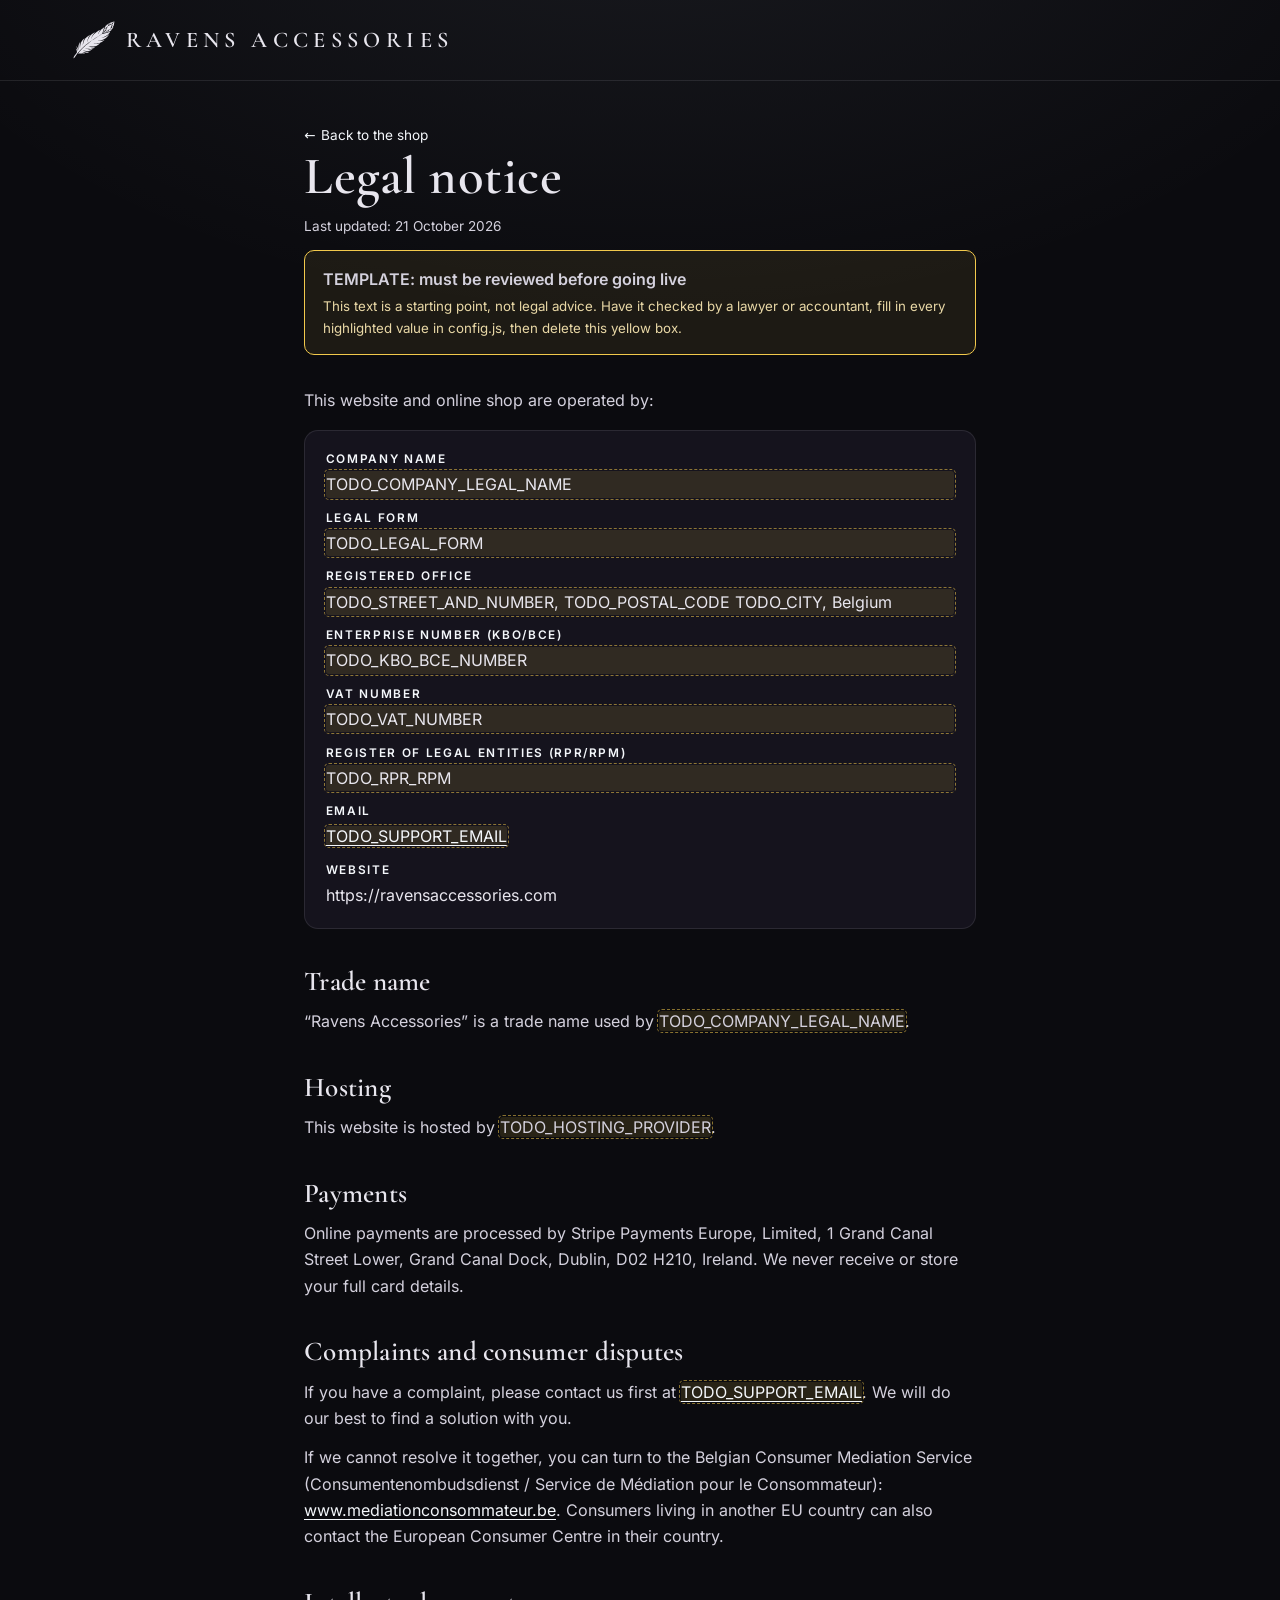
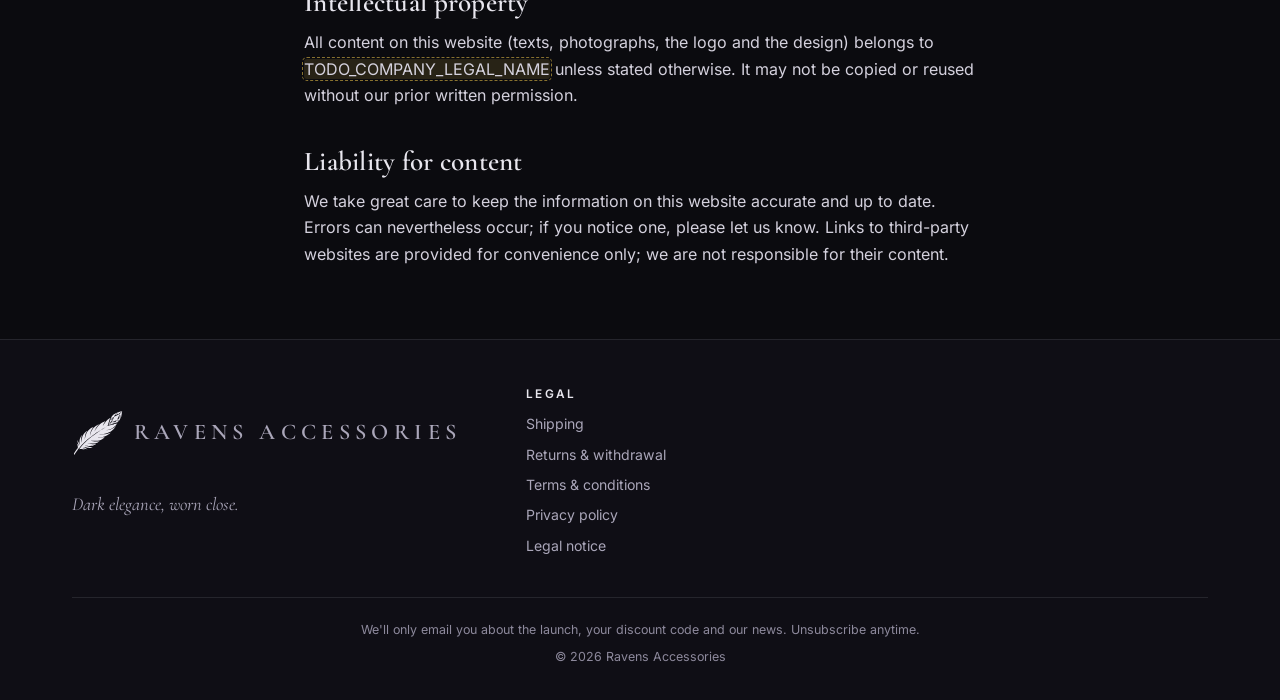
==== commit 1aee80d2: "Set domain to ravensaccessories.com, hide unfilled contact details on the home page - site.url set; " ====
--- a/legal-notice.html
+++ b/legal-notice.html
@@ -90,7 +90,7 @@
             <li><a href="legal-notice.html" aria-current="page">Legal notice</a></li>
           </ul>
         </nav>
-        <div>
+        <div data-if-filled="email">
           <h2 class="footer__heading">Contact</h2>
           <div class="footer__contact">
             <a data-var="email" data-mailto href="#">TODO_SUPPORT_EMAIL</a>
@@ -100,7 +100,7 @@
       </div>
       <div class="footer__bottom">
         <p data-cfg="footer.note"></p>
-        <p>© <span data-var="year"></span> <span data-cfg="brand.name">Ravens Accessories</span> · <span data-var="companyName"></span></p>
+        <p>© <span data-var="year"></span> <span data-cfg="brand.name">Ravens Accessories</span><span data-if-filled="companyName"> · <span data-var="companyName"></span></span></p>
       </div>
     </div>
   </footer>
